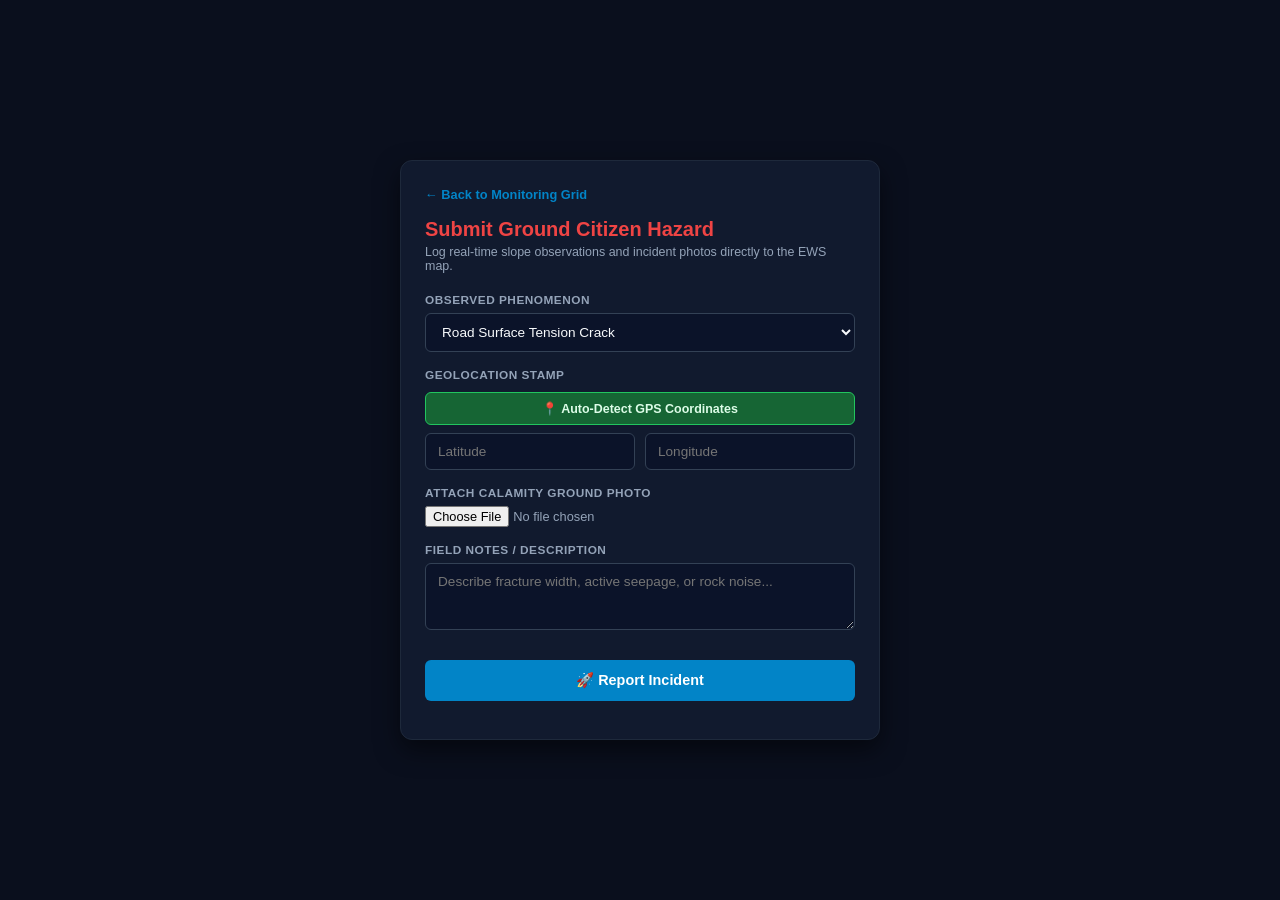
==== frontend/report.html @ ec7bac19 "Final Frontend" ====
<!DOCTYPE html>
<html lang="en">
<head>
  <meta charset="UTF-8" />
  <meta name="viewport" content="width=device-width, initial-scale=1.0" />
  <title>GiriRakshak | Submit Citizen Field Report</title>
  <style>
    :root {
      --bg-dark: #0a0f1d;
      --card-bg: #111a2e;
      --border-color: #1e293b;
      --text-main: #f8fafc;
      --text-muted: #94a3b8;
      --accent-blue: #0284c7;
      --accent-hover: #0369a1;
      --accent-red: #ef4444;
      --accent-green: #22c55e;
    }

    * {
      box-sizing: border-box;
      margin: 0;
      padding: 0;
      font-family: -apple-system, BlinkMacSystemFont, "Segoe UI", Roboto, sans-serif;
    }

    body {
      background-color: var(--bg-dark);
      color: var(--text-main);
      display: flex;
      justify-content: center;
      align-items: center;
      min-height: 100vh;
      padding: 20px;
    }

    .report-card {
      background: var(--card-bg);
      border: 1px solid var(--border-color);
      border-radius: 12px;
      width: 100%;
      max-width: 480px;
      padding: 24px;
      box-shadow: 0 10px 25px rgba(0, 0, 0, 0.5);
    }

    .back-nav {
      display: inline-flex;
      align-items: center;
      gap: 6px;
      color: var(--accent-blue);
      text-decoration: none;
      font-size: 0.8rem;
      font-weight: 600;
      margin-bottom: 16px;
      transition: color 0.2s;
    }

    .back-nav:hover {
      color: #38bdf8;
      text-decoration: underline;
    }

    .card-header h2 {
      font-size: 1.25rem;
      color: var(--accent-red);
      margin-bottom: 4px;
    }

    .card-header p {
      font-size: 0.78rem;
      color: var(--text-muted);
      margin-bottom: 20px;
    }

    .form-group {
      margin-bottom: 16px;
    }

    label {
      display: block;
      font-size: 0.74rem;
      text-transform: uppercase;
      letter-spacing: 0.5px;
      color: var(--text-muted);
      font-weight: 600;
      margin-bottom: 6px;
    }

    input[type="text"],
    input[type="number"],
    select,
    textarea {
      width: 100%;
      background: #0b1329;
      border: 1px solid #334155;
      color: var(--text-main);
      padding: 10px 12px;
      border-radius: 6px;
      font-size: 0.85rem;
      outline: none;
      transition: border-color 0.2s;
    }

    input:focus, select:focus, textarea:focus {
      border-color: var(--accent-blue);
      box-shadow: 0 0 0 2px rgba(2, 132, 199, 0.2);
    }

    .geo-btn {
      width: 100%;
      background: #166534;
      color: #dcfce7;
      border: 1px solid #22c55e;
      padding: 8px;
      border-radius: 6px;
      font-size: 0.78rem;
      font-weight: 600;
      cursor: pointer;
      margin-top: 4px;
      transition: background 0.2s;
    }

    .geo-btn:hover {
      background: #15803d;
    }

    .coords-row {
      display: flex;
      gap: 10px;
      margin-top: 8px;
    }

    .file-input {
      font-size: 0.8rem;
      color: var(--text-muted);
    }

    .image-preview-wrapper {
      position: relative;
      margin-top: 10px;
      max-height: 140px;
      border-radius: 6px;
      overflow: hidden;
      border: 1px solid #334155;
      display: none;
    }

    .image-preview-wrapper img {
      width: 100%;
      height: 140px;
      object-fit: cover;
      display: block;
    }

    .btn-remove-preview {
      position: absolute;
      top: 6px;
      right: 6px;
      background: rgba(15, 23, 42, 0.8);
      color: #fff;
      border: none;
      width: 24px;
      height: 24px;
      border-radius: 50%;
      cursor: pointer;
      font-weight: bold;
    }

    .submit-btn {
      width: 100%;
      background: var(--accent-blue);
      color: #ffffff;
      border: none;
      padding: 12px;
      border-radius: 6px;
      font-size: 0.9rem;
      font-weight: 700;
      cursor: pointer;
      margin-top: 10px;
      transition: background 0.2s;
    }

    .submit-btn:hover {
      background: var(--accent-hover);
    }

    #status-msg {
      margin-top: 14px;
      font-size: 0.8rem;
      text-align: center;
      font-weight: 600;
    }
  </style>
</head>
<body>

  <div class="report-card">
    <a href="index.html" class="back-nav">← Back to Monitoring Grid</a>
    
    <div class="card-header">
      <h2>Submit Ground Citizen Hazard</h2>
      <p>Log real-time slope observations and incident photos directly to the EWS map.</p>
    </div>

    <form id="standalone-report-form">
      <div class="form-group">
        <label>Observed Phenomenon</label>
        <select id="rep-type" required>
          <option value="Road Surface Tension Crack">Road Surface Tension Crack</option>
          <option value="Mud / Rock Runoff">Mud / Rock Runoff</option>
          <option value="Retaining Wall Tilt">Retaining Wall Tilt</option>
          <option value="Culvert / Drainage Clog">Culvert / Drainage Clog</option>
        </select>
      </div>

      <div class="form-group">
        <label>Geolocation Stamp</label>
        <button type="button" class="geo-btn" id="btn-gps">📍 Auto-Detect GPS Coordinates</button>
        <div class="coords-row">
          <input type="number" step="any" id="rep-lat" placeholder="Latitude" required />
          <input type="number" step="any" id="rep-lng" placeholder="Longitude" required />
        </div>
      </div>

      <div class="form-group">
        <label>Attach Calamity Ground Photo</label>
        <input type="file" id="rep-image" accept="image/*" class="file-input" />
        <div id="image-preview-wrapper" class="image-preview-wrapper">
          <img id="image-preview" src="" alt="Incident Preview" />
          <button type="button" id="btn-remove-image" class="btn-remove-preview">&times;</button>
        </div>
      </div>

      <div class="form-group">
        <label>Field Notes / Description</label>
        <textarea id="rep-desc" rows="3" placeholder="Describe fracture width, active seepage, or rock noise..." required></textarea>
      </div>

      <button type="submit" class="submit-btn">🚀 Report Incident</button>
    </form>

    <div id="status-msg"></div>
  </div>

  <script>
    let uploadedImageBase64 = null;
    const previewWrapper = document.getElementById('image-preview-wrapper');
    const previewImg = document.getElementById('image-preview');
    const repImageInput = document.getElementById('rep-image');
    const statusMsg = document.getElementById('status-msg');

    // Handle Photo Preview & Base64 storage
    repImageInput.addEventListener('change', (e) => {
      const file = e.target.files[0];
      if (file) {
        const reader = new FileReader();
        reader.onload = (evt) => {
          uploadedImageBase64 = evt.target.result;
          previewImg.src = uploadedImageBase64;
          previewWrapper.style.display = 'block';
        };
        reader.readAsDataURL(file);
      }
    });

    document.getElementById('btn-remove-image').onclick = () => {
      repImageInput.value = '';
      uploadedImageBase64 = null;
      previewWrapper.style.display = 'none';
      previewImg.src = '';
    };

    // Auto-detect GPS (defaults to Aizawl coordinates if blocked on desktop)
    document.getElementById('btn-gps').onclick = () => {
      statusMsg.innerText = "Acquiring GPS fix...";
      statusMsg.style.color = "var(--accent-blue)";
      if (navigator.geolocation) {
        navigator.geolocation.getCurrentPosition(
          (pos) => {
            document.getElementById('rep-lat').value = pos.coords.latitude.toFixed(4);
            document.getElementById('rep-lng').value = pos.coords.longitude.toFixed(4);
            statusMsg.innerText = "GPS locked successfully!";
            statusMsg.style.color = "var(--accent-green)";
          },
          () => {
            // Fallback default coordinates (Aizawl region)
            document.getElementById('rep-lat').value = "23.7307";
            document.getElementById('rep-lng').value = "92.7173";
            statusMsg.innerText = "GPS unavailable. Set default to Aizawl slope coordinates.";
            statusMsg.style.color = "var(--text-muted)";
          }
        );
      }
    };

    // Form Submission: Sync to localStorage and redirect back to dashboard
    document.getElementById('standalone-report-form').onsubmit = async (e) => {
      e.preventDefault();
      statusMsg.innerText = "Pinning to dashboard map...";
      statusMsg.style.color = "var(--accent-blue)";

      const lat = parseFloat(document.getElementById('rep-lat').value);
      const lng = parseFloat(document.getElementById('rep-lng').value);
      const hazardType = document.getElementById('rep-type').value;
      const desc = document.getElementById('rep-desc').value;

      const newReport = {
        lat: lat,
        lng: lng,
        type: hazardType,
        desc: desc,
        image: uploadedImageBase64,
        timestamp: new Date().toISOString()
      };

      // 1. Save to persistent localStorage for index.html map consumption
      try {
        const list = JSON.parse(localStorage.getItem('giri_citizen_reports') || '[]');
        list.push(newReport);
        localStorage.setItem('giri_citizen_reports', JSON.stringify(list));
        localStorage.setItem('giri_latest_report', JSON.stringify(newReport));
      } catch (err) {
        console.warn('Storage failed:', err);
      }

      // 2. Optional POST to backend
      const API_BASE = (window.location.hostname === 'localhost' || window.location.hostname === '127.0.0.1')
        ? 'http://localhost:8000'
        : 'https://girirakshak-api.onrender.com';

      try {
        await fetch(`${API_BASE}/api/citizen-report`, {
          method: 'POST',
          headers: { 'Content-Type': 'application/json' },
          body: JSON.stringify(newReport)
        });
      } catch (err) {}

      statusMsg.innerText = "✅ Incident successfully pinned! Returning to map...";
      statusMsg.style.color = "var(--accent-green)";

      // Return to dashboard map view after short pause
      setTimeout(() => {
        window.location.href = "index.html";
      }, 900);
    };
  </script>
</body>
</html>
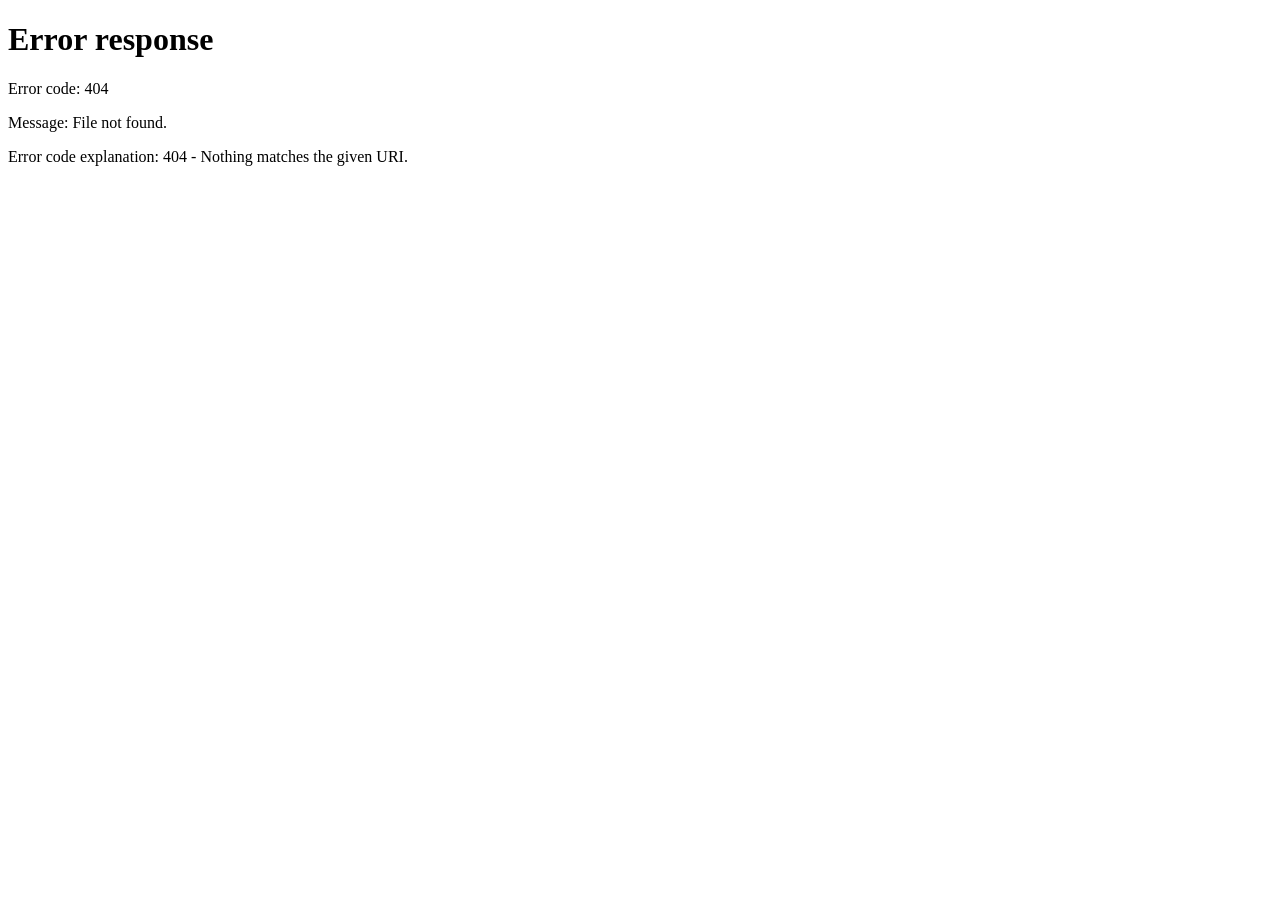
==== commit d54e313f: "Updated Frontend" ====
--- a/frontend/report.html
+++ b/frontend/report.html
@@ -244,13 +244,17 @@
   </div>
 
   <script>
+    const currentRole = sessionStorage.getItem('userRole');
+    if (!currentRole || currentRole !== 'citizen') {
+      window.location.href = 'login.html';
+    }
+
     let uploadedImageBase64 = null;
     const previewWrapper = document.getElementById('image-preview-wrapper');
     const previewImg = document.getElementById('image-preview');
     const repImageInput = document.getElementById('rep-image');
     const statusMsg = document.getElementById('status-msg');
 
-    // Handle Photo Preview & Base64 storage
     repImageInput.addEventListener('change', (e) => {
       const file = e.target.files[0];
       if (file) {
@@ -271,7 +275,6 @@
       previewImg.src = '';
     };
 
-    // Auto-detect GPS (defaults to Aizawl coordinates if blocked on desktop)
     document.getElementById('btn-gps').onclick = () => {
       statusMsg.innerText = "Acquiring GPS fix...";
       statusMsg.style.color = "var(--accent-blue)";
@@ -284,7 +287,6 @@
             statusMsg.style.color = "var(--accent-green)";
           },
           () => {
-            // Fallback default coordinates (Aizawl region)
             document.getElementById('rep-lat').value = "23.7307";
             document.getElementById('rep-lng').value = "92.7173";
             statusMsg.innerText = "GPS unavailable. Set default to Aizawl slope coordinates.";
@@ -294,7 +296,6 @@
       }
     };
 
-    // Form Submission: Sync to localStorage and redirect back to dashboard
     document.getElementById('standalone-report-form').onsubmit = async (e) => {
       e.preventDefault();
       statusMsg.innerText = "Pinning to dashboard map...";
@@ -304,30 +305,31 @@
       const lng = parseFloat(document.getElementById('rep-lng').value);
       const hazardType = document.getElementById('rep-type').value;
       const desc = document.getElementById('rep-desc').value;
+      const reporter = sessionStorage.getItem('userId') || 'Citizen';
 
       const newReport = {
         lat: lat,
         lng: lng,
         type: hazardType,
         desc: desc,
+        reporter: reporter,
         image: uploadedImageBase64,
         timestamp: new Date().toISOString()
       };
 
-      // 1. Save to persistent localStorage for index.html map consumption
       try {
         const list = JSON.parse(localStorage.getItem('giri_citizen_reports') || '[]');
         list.push(newReport);
         localStorage.setItem('giri_citizen_reports', JSON.stringify(list));
         localStorage.setItem('giri_latest_report', JSON.stringify(newReport));
+        sessionStorage.setItem('just_reported', 'true');
       } catch (err) {
         console.warn('Storage failed:', err);
       }
 
-      // 2. Optional POST to backend
       const API_BASE = (window.location.hostname === 'localhost' || window.location.hostname === '127.0.0.1')
-        ? 'http://localhost:8000'
-        : 'https://girirakshak-api.onrender.com';
+        ? 'http://127.0.0.1:8000'
+        : 'https://YOUR-ACTUAL-RENDER-URL.onrender.com';
 
       try {
         await fetch(`${API_BASE}/api/citizen-report`, {
@@ -340,7 +342,6 @@
       statusMsg.innerText = "✅ Incident successfully pinned! Returning to map...";
       statusMsg.style.color = "var(--accent-green)";
 
-      // Return to dashboard map view after short pause
       setTimeout(() => {
         window.location.href = "index.html";
       }, 900);
